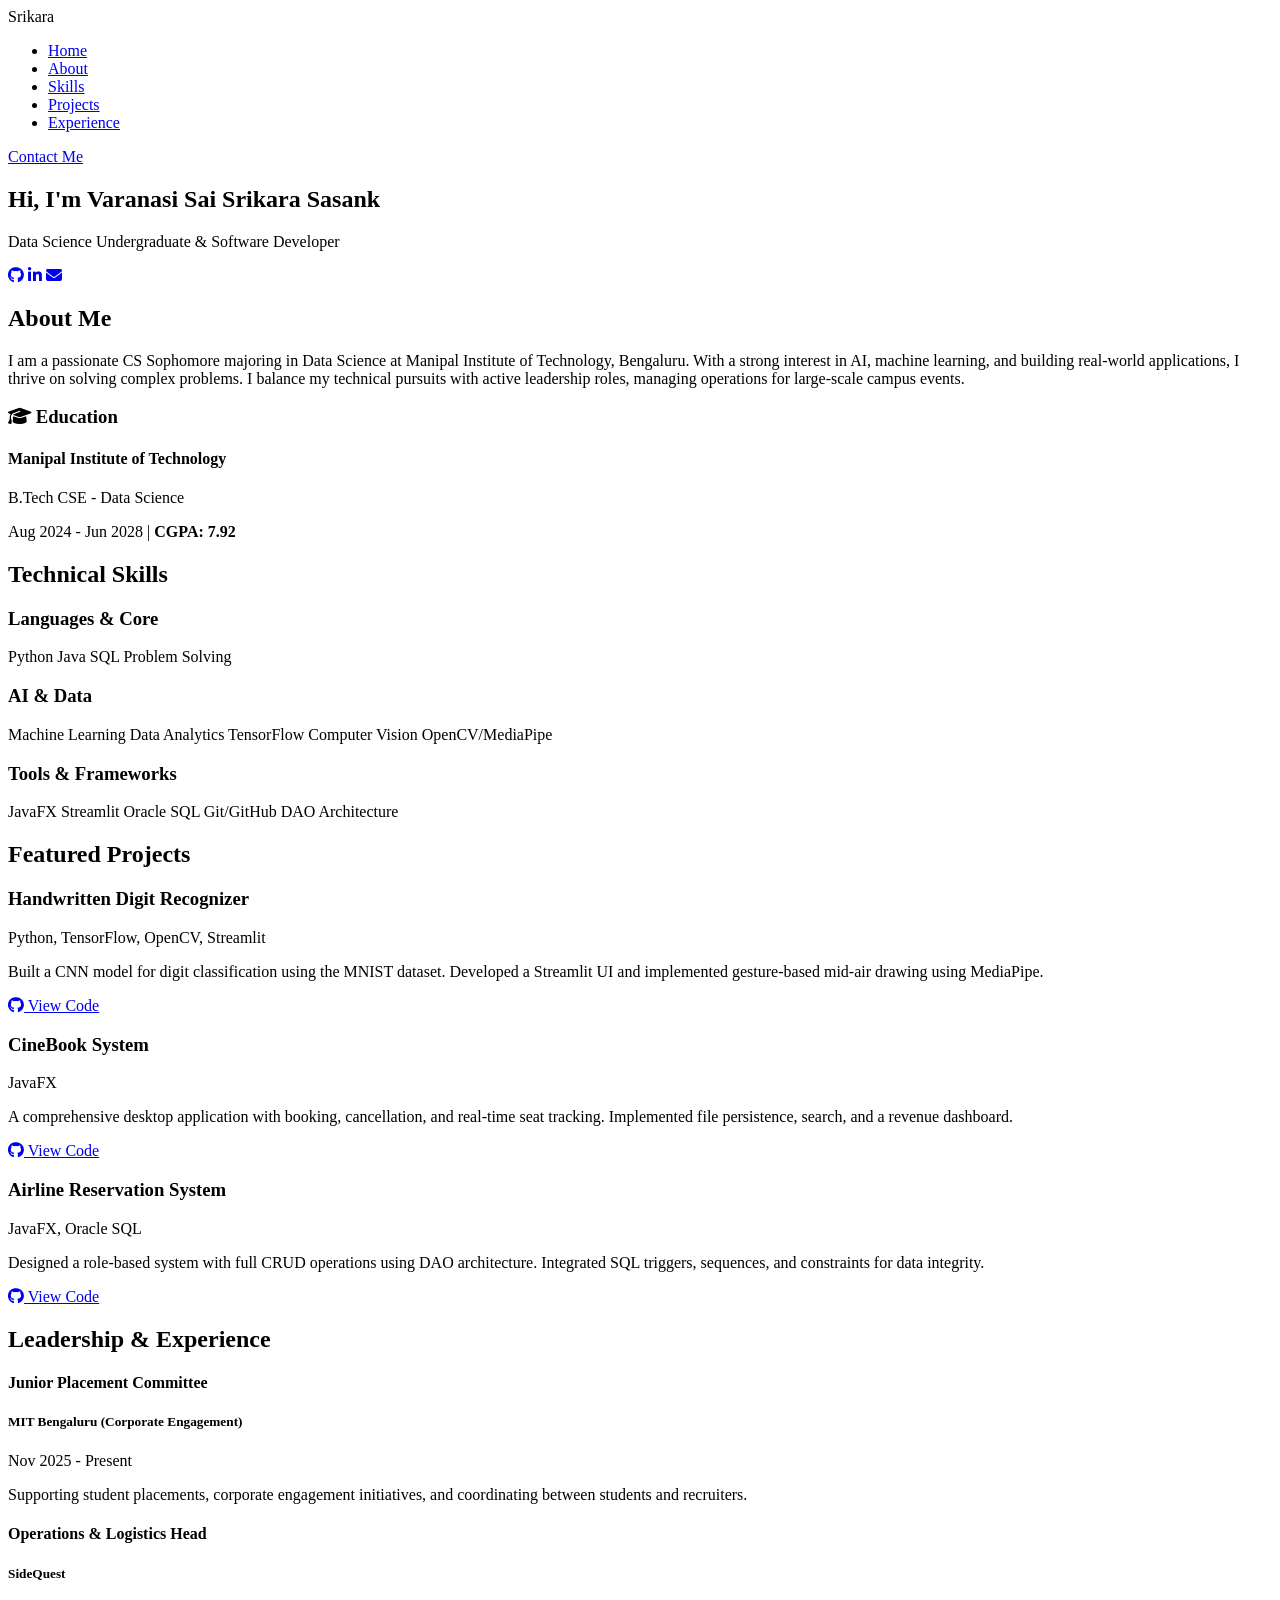
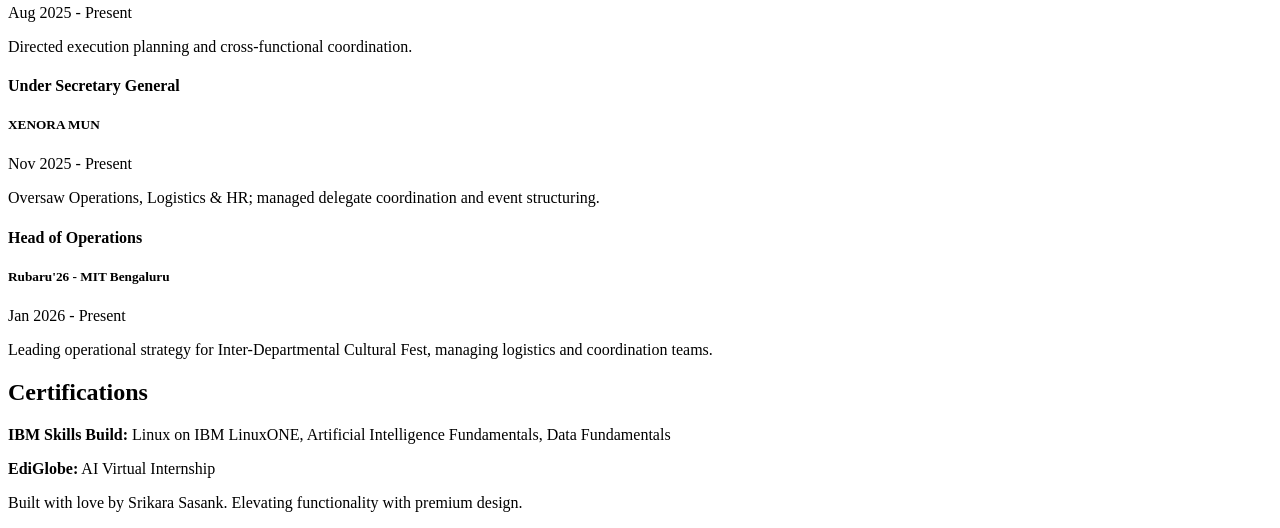
==== index.html @ 4e5a7710 "Add files via upload" ====
<!DOCTYPE html>
<html lang="en">

<head>
    <meta charset="UTF-8">
    <meta name="viewport" content="width=device-width, initial-scale=1.0">
    <title>Srikara Sasank | Portfolio</title>
    <meta name="description"
        content="Portfolio of Varanasi Sai Srikara Sasank - Data Science Undergrad & Software Developer">
    <link rel="stylesheet" href="css/style.css">
    <link
        href="https://fonts.googleapis.com/css2?family=Outfit:wght@300;400;600;800&family=Inter:wght@300;400;600&display=swap"
        rel="stylesheet">
    <link rel="stylesheet" href="https://cdnjs.cloudflare.com/ajax/libs/font-awesome/6.4.0/css/all.min.css">
</head>

<body>
    <!-- Liquid Animated Background -->
    <div class="liquid-bg">
        <div class="blob blob-1"></div>
        <div class="blob blob-2"></div>
        <div class="blob blob-3"></div>
    </div>

    <!-- Navigation (Glassmorphism) -->
    <nav class="glass-nav">
        <div class="nav-content">
            <div class="logo">Sri<span>kara</span></div>
            <ul class="nav-links">
                <li><a href="#home">Home</a></li>
                <li><a href="#about">About</a></li>
                <li><a href="#skills">Skills</a></li>
                <li><a href="#projects">Projects</a></li>
                <li><a href="#experience">Experience</a></li>
            </ul>
            <a href="mailto:srikarasasankv@gmail.com" class="btn clay-btn">Contact Me</a>
        </div>
    </nav>

    <main>
        <!-- Home Section -->
        <section id="home" class="hero-section text-center">
            <div class="hero-content">
                <h1 class="hero-title">
                    Hi, I'm <span class="gradient-text">Varanasi Sai Srikara Sasank</span>
                </h1>
                <p class="hero-subtitle">
                    Data Science Undergraduate & Software Developer
                </p>
                <div class="social-links">
                    <a href="https://github.com/SrikaraSasank" target="_blank" class="liquid-icon"><i
                            class="fab fa-github"></i></a>
                    <a href="https://www.linkedin.com/in/varanasi-sai-srikara-sasank-65281328b" target="_blank"
                        class="liquid-icon"><i class="fab fa-linkedin-in"></i></a>
                    <a href="mailto:srikarasasankv@gmail.com" class="liquid-icon"><i class="fas fa-envelope"></i></a>
                </div>
            </div>
            <div class="hero-visual">
                <!-- Liquid Glass Morphing Shape -->
                <div class="liquid-glass-orb"></div>
            </div>
        </section>

        <!-- About Section (Claymorphism cards inside Glass wrapper) -->
        <section id="about" class="about-section glass-panel">
            <div class="section-header">
                <h2>About Me</h2>
            </div>
            <div class="about-content">
                <div class="about-text">
                    <p>I am a passionate CS Sophomore majoring in Data Science at Manipal Institute of Technology,
                        Bengaluru. With a strong interest in AI, machine learning, and building real-world applications,
                        I thrive on solving complex problems. I balance my technical pursuits with active leadership
                        roles, managing operations for large-scale campus events.</p>
                </div>
                <div class="clay-card education-card">
                    <h3><i class="fas fa-graduation-cap"></i> Education</h3>
                    <h4>Manipal Institute of Technology</h4>
                    <p>B.Tech CSE - Data Science</p>
                    <p class="date">Aug 2024 - Jun 2028 | <strong>CGPA: 7.92</strong></p>
                </div>
            </div>
        </section>

        <!-- Skills Section -->
        <section id="skills" class="skills-section glass-panel">
            <div class="section-header">
                <h2>Technical Skills</h2>
            </div>
            <div class="skills-grid">
                <div class="skill-category clay-card">
                    <h3>Languages & Core</h3>
                    <div class="skill-tags">
                        <span class="skill-tag">Python</span>
                        <span class="skill-tag">Java</span>
                        <span class="skill-tag">SQL</span>
                        <span class="skill-tag">Problem Solving</span>
                    </div>
                </div>
                <div class="skill-category clay-card">
                    <h3>AI & Data</h3>
                    <div class="skill-tags">
                        <span class="skill-tag">Machine Learning</span>
                        <span class="skill-tag">Data Analytics</span>
                        <span class="skill-tag">TensorFlow</span>
                        <span class="skill-tag">Computer Vision</span>
                        <span class="skill-tag">OpenCV/MediaPipe</span>
                    </div>
                </div>
                <div class="skill-category clay-card">
                    <h3>Tools & Frameworks</h3>
                    <div class="skill-tags">
                        <span class="skill-tag">JavaFX</span>
                        <span class="skill-tag">Streamlit</span>
                        <span class="skill-tag">Oracle SQL</span>
                        <span class="skill-tag">Git/GitHub</span>
                        <span class="skill-tag">DAO Architecture</span>
                    </div>
                </div>
            </div>
        </section>

        <!-- Projects Section -->
        <section id="projects" class="projects-section">
            <div class="section-header text-center">
                <h2>Featured Projects</h2>
            </div>
            <div class="projects-grid">
                <!-- Project 1 -->
                <div class="glass-card project-card">
                    <div class="project-content">
                        <h3>Handwritten Digit Recognizer</h3>
                        <p class="tech-stack">Python, TensorFlow, OpenCV, Streamlit</p>
                        <p>Built a CNN model for digit classification using the MNIST dataset. Developed a Streamlit UI
                            and implemented gesture-based mid-air drawing using MediaPipe.</p>
                        <a href="https://github.com/SrikaraSasank/DigitRecognizer" target="_blank"
                            class="project-link"><i class="fab fa-github"></i> View Code</a>
                    </div>
                </div>
                <!-- Project 2 -->
                <div class="glass-card project-card">
                    <div class="project-content">
                        <h3>CineBook System</h3>
                        <p class="tech-stack">JavaFX</p>
                        <p>A comprehensive desktop application with booking, cancellation, and real-time seat tracking.
                            Implemented file persistence, search, and a revenue dashboard.</p>
                        <a href="https://github.com/SrikaraSasank/MovieBookingSystem" target="_blank"
                            class="project-link"><i class="fab fa-github"></i> View Code</a>
                    </div>
                </div>
                <!-- Project 3 -->
                <div class="glass-card project-card">
                    <div class="project-content">
                        <h3>Airline Reservation System</h3>
                        <p class="tech-stack">JavaFX, Oracle SQL</p>
                        <p>Designed a role-based system with full CRUD operations using DAO architecture. Integrated SQL
                            triggers, sequences, and constraints for data integrity.</p>
                        <a href="https://github.com/SrikaraSasank/AirlineReservationSystem" target="_blank"
                            class="project-link"><i class="fab fa-github"></i> View Code</a>
                    </div>
                </div>
            </div>
        </section>

        <!-- Experience & Leadership Section -->
        <section id="experience" class="exp-section glass-panel">
            <div class="section-header">
                <h2>Leadership & Experience</h2>
            </div>
            <div class="timeline">
                <div class="timeline-item clay-card">
                    <h4>Junior Placement Committee</h4>
                    <h5>MIT Bengaluru (Corporate Engagement)</h5>
                    <p class="date">Nov 2025 - Present</p>
                    <p>Supporting student placements, corporate engagement initiatives, and coordinating between
                        students and recruiters.</p>
                </div>
                <div class="timeline-item clay-card">
                    <h4>Operations & Logistics Head</h4>
                    <h5>SideQuest</h5>
                    <p class="date">Aug 2025 - Present</p>
                    <p>Directed execution planning and cross-functional coordination.</p>
                </div>
                <div class="timeline-item clay-card">
                    <h4>Under Secretary General</h4>
                    <h5>XENORA MUN</h5>
                    <p class="date">Nov 2025 - Present</p>
                    <p>Oversaw Operations, Logistics & HR; managed delegate coordination and event structuring.</p>
                </div>
                <div class="timeline-item clay-card">
                    <h4>Head of Operations</h4>
                    <h5>Rubaru'26 - MIT Bengaluru</h5>
                    <p class="date">Jan 2026 - Present</p>
                    <p>Leading operational strategy for Inter-Departmental Cultural Fest, managing logistics and
                        coordination teams.</p>
                </div>
            </div>
        </section>

        <!-- Certifications -->
        <section class="certs-section">
            <div class="section-header text-center">
                <h2>Certifications</h2>
            </div>
            <div class="certs-container glass-card text-center">
                <p><strong>IBM Skills Build:</strong> Linux on IBM LinuxONE, Artificial Intelligence Fundamentals, Data
                    Fundamentals</p>
                <p><strong>EdiGlobe:</strong> AI Virtual Internship</p>
            </div>
        </section>

    </main>

    <footer class="glass-footer">
        <p>Built with love by Srikara Sasank. Elevating functionality with premium design.</p>
    </footer>

    <script src="js/script.js"></script>
</body>

</html>
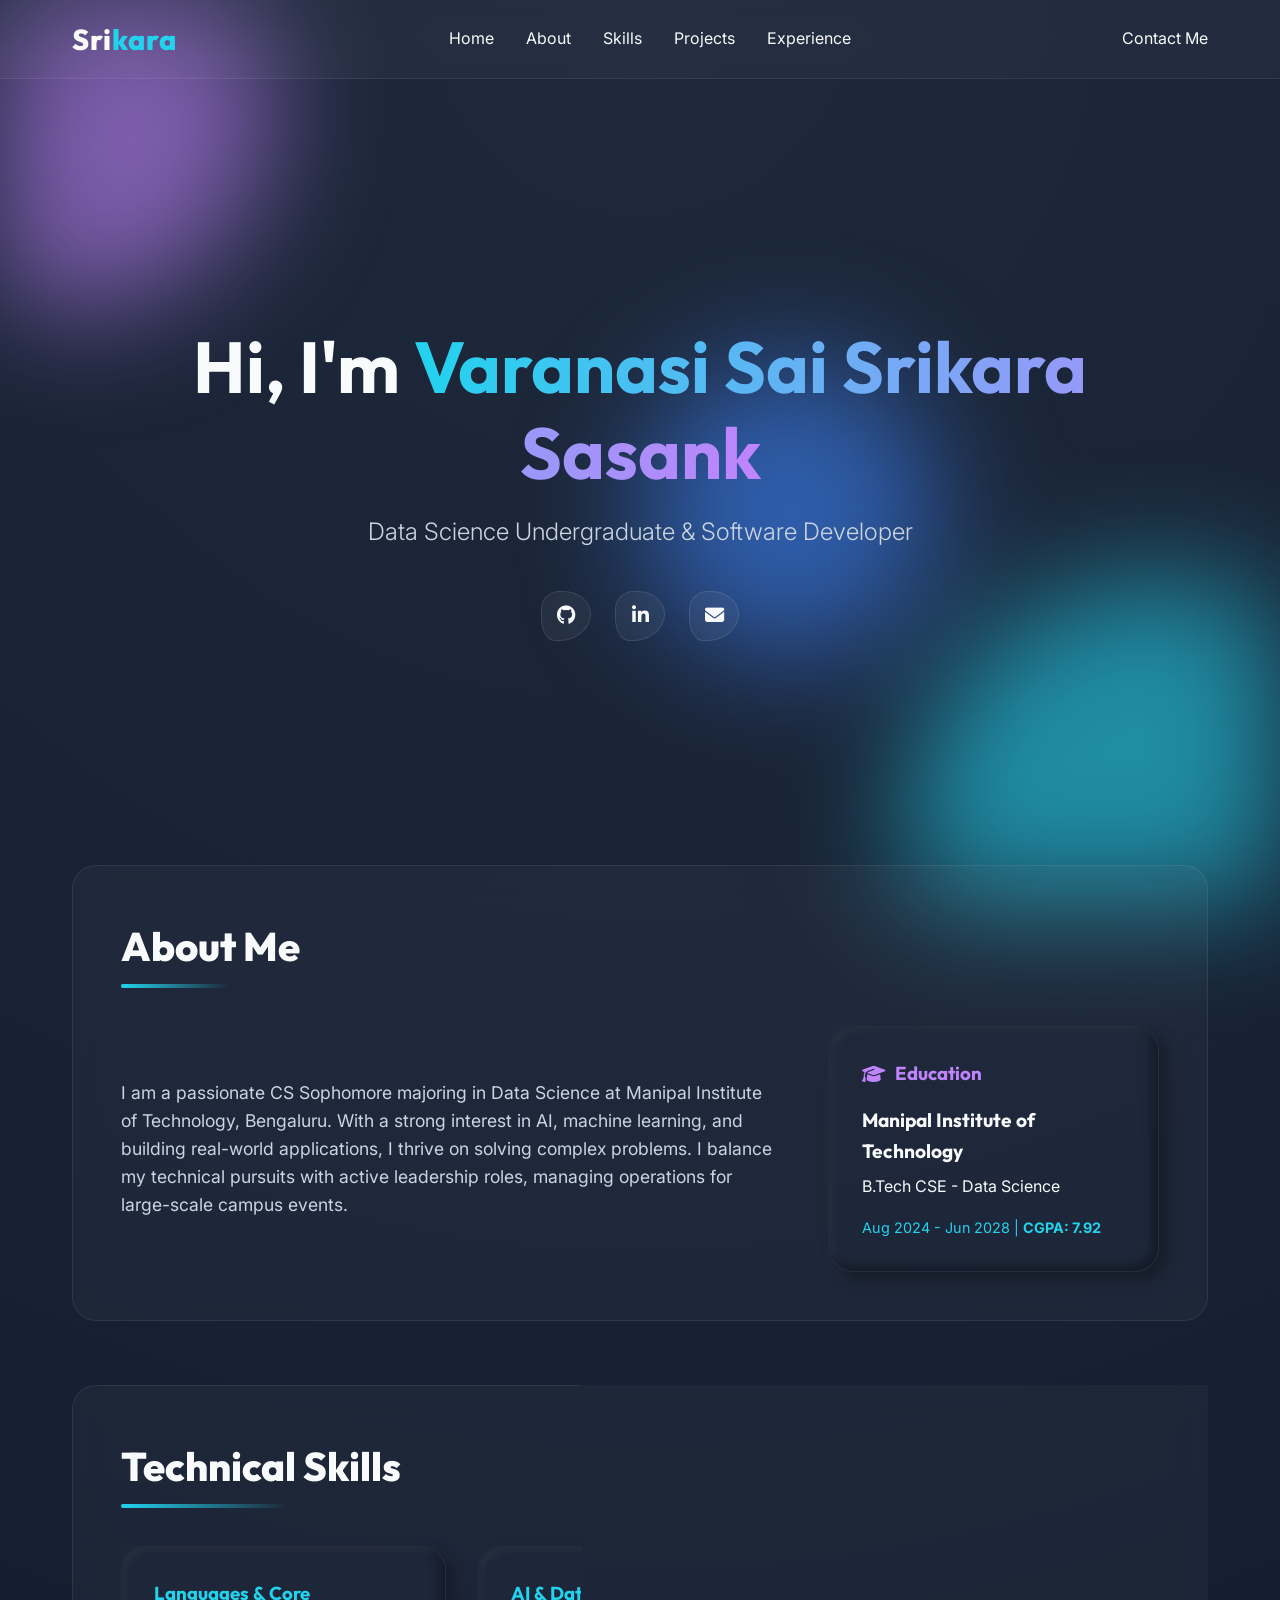
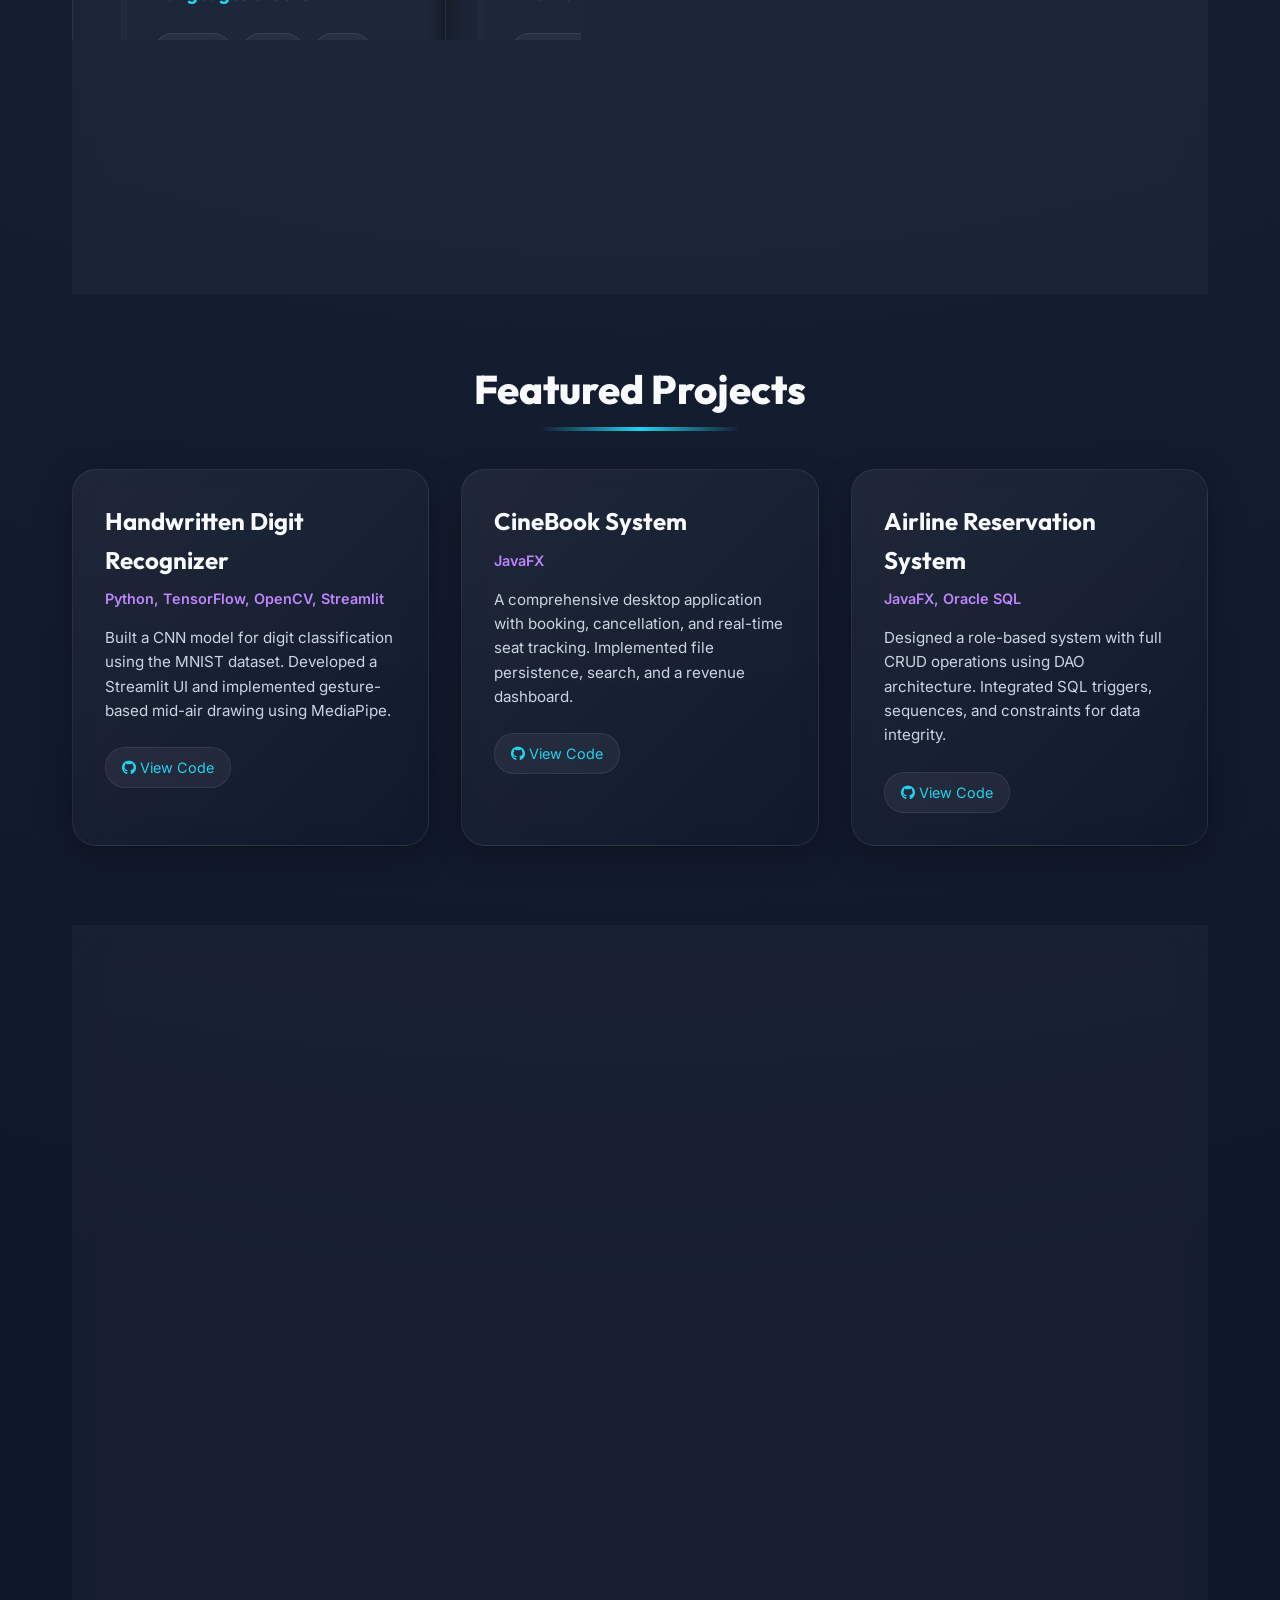
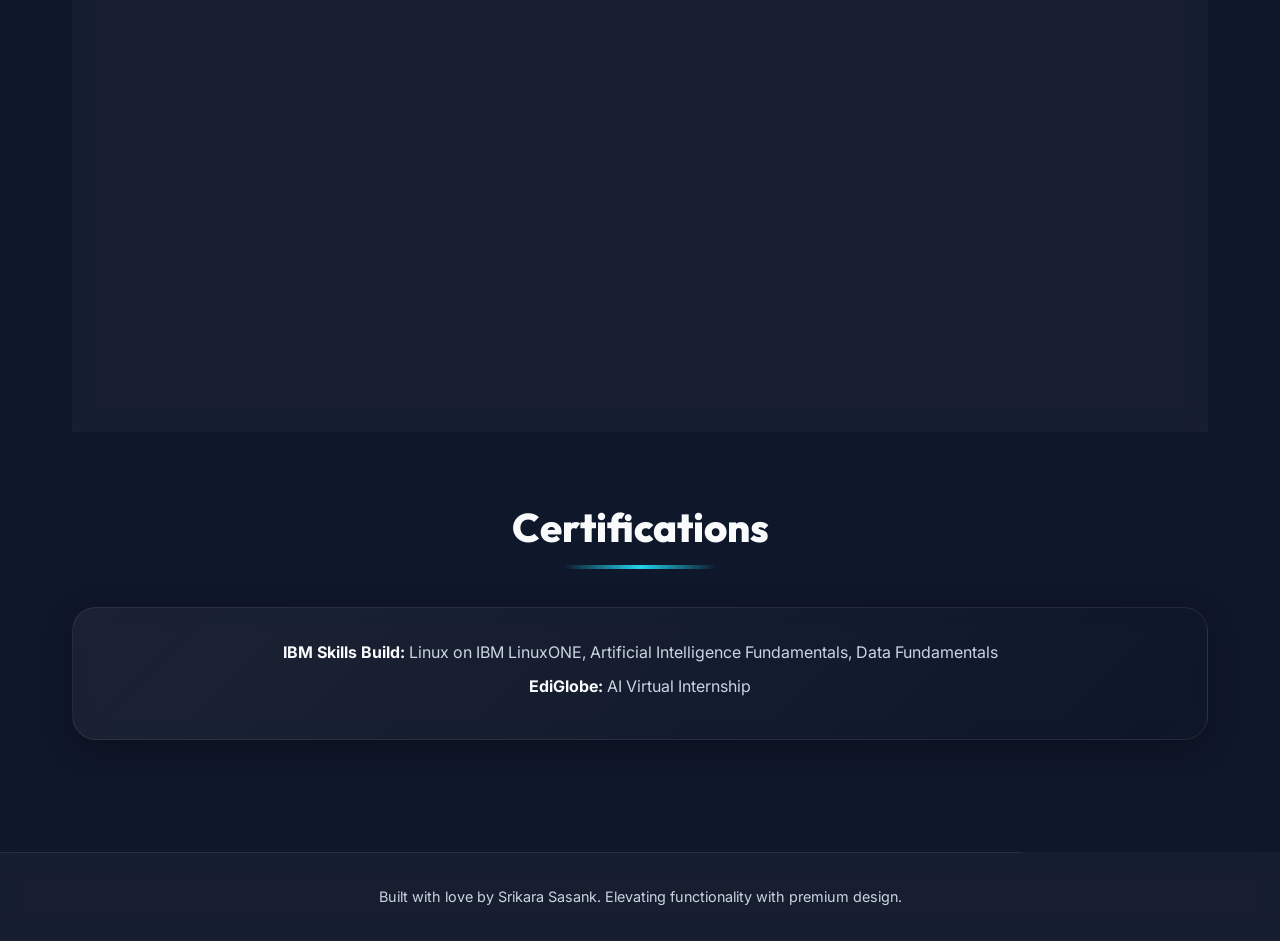
==== commit 14052041: "Update index.html" ====
--- a/index.html
+++ b/index.html
@@ -170,7 +170,7 @@
             <div class="timeline">
                 <div class="timeline-item clay-card">
                     <h4>Junior Placement Committee</h4>
-                    <h5>MIT Bengaluru (Corporate Engagement)</h5>
+                    <h5>MIT Bengaluru (CECAS)</h5>
                     <p class="date">Nov 2025 - Present</p>
                     <p>Supporting student placements, corporate engagement initiatives, and coordinating between
                         students and recruiters.</p>
@@ -218,4 +218,4 @@
     <script src="js/script.js"></script>
 </body>
 
-</html>+</html>
--- a/css/style.css
+++ b/css/style.css
@@ -0,0 +1,557 @@
+/* --- Global Variables & Reset --- */
+:root {
+    --bg-dark: #0f172a;
+    --text-main: #f8fafc;
+    --text-muted: #cbd5e1;
+    --accent-cyan: #22d3ee;
+    --accent-purple: #c084fc;
+    
+    /* Glassmorphism */
+    --glass-bg: rgba(255, 255, 255, 0.03);
+    --glass-border: rgba(255, 255, 255, 0.08);
+    --glass-blur: blur(12px);
+
+    /* Claymorphism Dark Mode */
+    --clay-bg: rgba(30, 41, 59, 0.6);
+    --clay-shadow: 
+        8px 8px 16px rgba(0, 0, 0, 0.3),
+        -4px -4px 12px rgba(255, 255, 255, 0.02),
+        inset -4px -4px 12px rgba(0, 0, 0, 0.4),
+        inset 4px 4px 10px rgba(255, 255, 255, 0.05);
+}
+
+* {
+    margin: 0;
+    padding: 0;
+    box-sizing: border-box;
+}
+
+html {
+    scroll-behavior: smooth;
+    font-family: 'Inter', sans-serif;
+    color: var(--text-main);
+}
+
+body {
+    background-color: var(--bg-dark);
+    /* Subtle radial gradient for depth */
+    background-image: radial-gradient(circle at 50% 0%, #1e293b 0%, #0f172a 70%);
+    min-height: 100vh;
+    overflow-x: hidden;
+    position: relative;
+    line-height: 1.6;
+}
+
+h1, h2, h3, h4, h5, .logo {
+    font-family: 'Outfit', sans-serif;
+}
+
+a {
+    text-decoration: none;
+    color: inherit;
+}
+
+/* --- Liquid Glass Background Animation --- */
+.liquid-bg {
+    position: fixed;
+    top: 0;
+    left: 0;
+    width: 100vw;
+    height: 100vh;
+    z-index: -1;
+    overflow: hidden;
+    filter: blur(60px);
+}
+
+.blob {
+    position: absolute;
+    border-radius: 50%;
+    animation: liquidMove 15s infinite alternate ease-in-out;
+    opacity: 0.6;
+    mix-blend-mode: screen;
+}
+
+.blob-1 {
+    width: 400px;
+    height: 400px;
+    background: var(--accent-purple);
+    top: -10%;
+    left: -10%;
+    animation-delay: 0s;
+}
+
+.blob-2 {
+    width: 500px;
+    height: 500px;
+    background: var(--accent-cyan);
+    bottom: -20%;
+    right: -10%;
+    animation-delay: -5s;
+}
+
+.blob-3 {
+    width: 300px;
+    height: 300px;
+    background: #3b82f6; /* Blueish */
+    top: 40%;
+    left: 50%;
+    animation-delay: -10s;
+}
+
+@keyframes liquidMove {
+    0% {
+        transform: translate(0, 0) scale(1) rotate(0deg);
+        border-radius: 40% 60% 70% 30% / 40% 50% 60% 50%;
+    }
+    50% {
+        transform: translate(20vw, 10vh) scale(1.1) rotate(180deg);
+        border-radius: 60% 40% 30% 70% / 50% 60% 40% 50%;
+    }
+    100% {
+        transform: translate(-10vw, 20vh) scale(0.9) rotate(360deg);
+        border-radius: 40% 60% 70% 30% / 40% 50% 60% 50%;
+    }
+}
+
+/* --- Navigation --- */
+.glass-nav {
+    position: fixed;
+    top: 0;
+    width: 100%;
+    z-index: 1000;
+    background: var(--glass-bg);
+    backdrop-filter: var(--glass-blur);
+    border-bottom: 1px solid var(--glass-border);
+    transition: all 0.3s ease;
+}
+
+.nav-content {
+    max-width: 1200px;
+    margin: 0 auto;
+    padding: 1rem 2rem;
+    display: flex;
+    justify-content: space-between;
+    align-items: center;
+}
+
+.logo {
+    font-size: 1.8rem;
+    font-weight: 800;
+    letter-spacing: 1px;
+}
+
+.logo span {
+    color: var(--accent-cyan);
+}
+
+.nav-links {
+    display: flex;
+    list-style: none;
+    gap: 2rem;
+}
+
+.nav-links a {
+    font-size: 1rem;
+    font-weight: 400;
+    transition: color 0.3s;
+    position: relative;
+}
+
+.nav-links a:hover {
+    color: var(--accent-cyan);
+}
+
+.nav-links a::after {
+    content: '';
+    position: absolute;
+    width: 0;
+    height: 2px;
+    bottom: -4px;
+    left: 0;
+    background: var(--accent-cyan);
+    transition: width 0.3s;
+}
+
+.nav-links a:hover::after {
+    width: 100%;
+}
+
+/* --- Layout & Typography --- */
+main {
+    max-width: 1200px;
+    margin: 0 auto;
+    padding: 100px 2rem 2rem;
+}
+
+.section-header {
+    margin-bottom: 3rem;
+}
+
+.section-header h2 {
+    font-size: 2.5rem;
+    font-weight: 800;
+    display: inline-block;
+    position: relative;
+}
+
+.section-header h2::after {
+    content: '';
+    position: absolute;
+    width: 60%;
+    height: 4px;
+    background: linear-gradient(90deg, var(--accent-cyan), transparent);
+    bottom: -10px;
+    left: 0;
+    border-radius: 2px;
+}
+
+.text-center {
+    text-align: center;
+}
+
+.text-center h2::after {
+    left: 20%;
+    background: linear-gradient(90deg, transparent, var(--accent-cyan), transparent);
+}
+
+
+/* --- Hero Section --- */
+.hero-section {
+    min-height: 85vh;
+    display: flex;
+    flex-direction: column;
+    justify-content: center;
+    align-items: center;
+    position: relative;
+}
+
+.hero-title {
+    font-size: 4.5rem;
+    line-height: 1.2;
+    margin-bottom: 1rem;
+    z-index: 2;
+    position: relative;
+}
+
+.gradient-text {
+    background: linear-gradient(90deg, var(--accent-cyan), var(--accent-purple));
+    -webkit-background-clip: text;
+    -webkit-text-fill-color: transparent;
+}
+
+.hero-subtitle {
+    font-size: 1.5rem;
+    color: var(--text-muted);
+    font-weight: 300;
+    margin-bottom: 2.5rem;
+    max-width: 600px;
+    margin-left: auto;
+    margin-right: auto;
+}
+
+.social-links {
+    display: flex;
+    gap: 1.5rem;
+    justify-content: center;
+}
+
+/* Liquid Button / Icon */
+.liquid-icon {
+    display: flex;
+    align-items: center;
+    justify-content: center;
+    width: 50px;
+    height: 50px;
+    border-radius: 40% 60% 70% 30% / 40% 50% 60% 50%;
+    background: rgba(255,255,255,0.05);
+    backdrop-filter: blur(10px);
+    border: 1px solid rgba(255,255,255,0.1);
+    font-size: 1.2rem;
+    color: var(--text-main);
+    transition: all 0.4s ease;
+    animation: liquidBorder 5s infinite linear;
+}
+
+.liquid-icon:hover {
+    background: var(--accent-cyan);
+    color: var(--bg-dark);
+    transform: translateY(-5px) scale(1.1);
+}
+
+@keyframes liquidBorder {
+    0% { border-radius: 40% 60% 70% 30% / 40% 50% 60% 50%; }
+    50% { border-radius: 60% 40% 30% 70% / 50% 60% 40% 50%; }
+    100% { border-radius: 40% 60% 70% 30% / 40% 50% 60% 50%; }
+}
+
+/* --- Components --- */
+
+/* Glass Panel (General use) */
+.glass-panel {
+    background: var(--glass-bg);
+    backdrop-filter: var(--glass-blur);
+    border: 1px solid var(--glass-border);
+    border-radius: 24px;
+    padding: 3rem;
+    margin-bottom: 4rem;
+}
+
+/* Clay Card */
+.clay-card {
+    background: var(--clay-bg);
+    border-radius: 24px;
+    padding: 2rem;
+    box-shadow: var(--clay-shadow);
+    transition: transform 0.3s ease, box-shadow 0.3s ease;
+    border: 1px solid rgba(255,255,255,0.03);
+}
+
+.clay-card:hover {
+    transform: translateY(-5px);
+    box-shadow: 
+        12px 12px 20px rgba(0, 0, 0, 0.4),
+        -4px -4px 12px rgba(255, 255, 255, 0.02),
+        inset -2px -2px 10px rgba(0, 0, 0, 0.5),
+        inset 2px 2px 8px rgba(255, 255, 255, 0.08);
+}
+
+/* Glass Card */
+.glass-card {
+    background: linear-gradient(135deg, rgba(255,255,255,0.05), rgba(255,255,255,0));
+    backdrop-filter: blur(10px);
+    border: 1px solid var(--glass-border);
+    border-radius: 24px;
+    padding: 2rem;
+    position: relative;
+    overflow: hidden;
+    box-shadow: 0 8px 32px 0 rgba(0,0,0,0.3);
+    transition: all 0.3s ease;
+}
+
+.glass-card::before {
+    content: '';
+    position: absolute;
+    top: 0; left: -100%;
+    width: 50%; height: 100%;
+    background: linear-gradient(90deg, transparent, rgba(255,255,255,0.05), transparent);
+    transform: skewX(-20deg);
+    transition: left 0.5s ease;
+}
+
+.glass-card:hover::before {
+    left: 150%;
+}
+
+/* --- Specific Sections --- */
+
+.about-content {
+    display: grid;
+    grid-template-columns: 2fr 1fr;
+    gap: 3rem;
+    align-items: center;
+}
+
+.about-text p {
+    font-size: 1.1rem;
+    color: var(--text-muted);
+}
+
+.education-card h3 {
+    color: var(--accent-purple);
+    margin-bottom: 1rem;
+    display: flex;
+    align-items: center;
+    gap: 10px;
+}
+
+.education-card h4 {
+    font-size: 1.2rem;
+    margin-bottom: 0.5rem;
+}
+
+.education-card .date {
+    font-size: 0.9rem;
+    color: var(--accent-cyan);
+    margin-top: 1rem;
+}
+
+/* Skills */
+.skills-grid {
+    display: grid;
+    grid-template-columns: repeat(auto-fit, minmax(280px, 1fr));
+    gap: 2rem;
+}
+
+.skill-category h3 {
+    margin-bottom: 1.5rem;
+    color: var(--accent-cyan);
+}
+
+.skill-tags {
+    display: flex;
+    flex-wrap: wrap;
+    gap: 10px;
+}
+
+.skill-tag {
+    background: rgba(255,255,255,0.05);
+    border: 1px solid var(--glass-border);
+    padding: 6px 14px;
+    border-radius: 20px;
+    font-size: 0.9rem;
+    color: var(--text-main);
+    transition: all 0.3s;
+}
+
+.skill-tag:hover {
+    background: rgba(6, 182, 212, 0.2);
+    border-color: var(--accent-cyan);
+}
+
+/* Projects */
+.projects-grid {
+    display: grid;
+    grid-template-columns: repeat(auto-fit, minmax(320px, 1fr));
+    gap: 2rem;
+    margin-bottom: 5rem;
+}
+
+.project-card h3 {
+    font-size: 1.5rem;
+    margin-bottom: 0.5rem;
+    color: var(--text-main);
+}
+
+.project-card .tech-stack {
+    color: var(--accent-purple);
+    font-size: 0.9rem;
+    font-weight: 600;
+    margin-bottom: 1rem;
+}
+
+.project-card p:not(.tech-stack) {
+    color: var(--text-muted);
+    font-size: 0.95rem;
+    margin-bottom: 1.5rem;
+}
+
+.project-link {
+    display: inline-block;
+    padding: 8px 16px;
+    background: rgba(255,255,255,0.05);
+    border: 1px solid var(--glass-border);
+    border-radius: 20px;
+    color: var(--accent-cyan);
+    font-size: 0.9rem;
+    transition: all 0.3s;
+}
+
+.project-link:hover {
+    background: var(--accent-cyan);
+    color: var(--bg-dark);
+    transform: translateY(-2px);
+    box-shadow: 0 4px 12px rgba(34, 211, 238, 0.4);
+}
+
+/* Timeline / Experience */
+.timeline {
+    position: relative;
+    padding-left: 20px;
+}
+
+.timeline::before {
+    content: '';
+    position: absolute;
+    left: 0;
+    top: 0;
+    height: 100%;
+    width: 2px;
+    background: linear-gradient(to bottom, var(--accent-cyan), var(--accent-purple));
+}
+
+.timeline-item {
+    position: relative;
+    margin-bottom: 2rem;
+}
+
+.timeline-item::after {
+    content: '';
+    position: absolute;
+    width: 14px;
+    height: 14px;
+    background: var(--bg-dark);
+    border: 2px solid var(--accent-cyan);
+    border-radius: 50%;
+    left: -28px;
+    top: 20px;
+}
+
+.timeline-item h4 {
+    font-size: 1.3rem;
+    color: var(--text-main);
+}
+
+.timeline-item h5 {
+    font-size: 1rem;
+    color: var(--accent-cyan);
+    margin-bottom: 0.5rem;
+}
+
+.timeline-item .date {
+    font-size: 0.85rem;
+    color: var(--text-muted);
+    margin-bottom: 0.5rem;
+    background: rgba(255,255,255,0.05);
+    display: inline-block;
+    padding: 2px 8px;
+    border-radius: 10px;
+}
+
+.timeline-item p {
+    color: var(--text-muted);
+    font-size: 0.95rem;
+}
+
+/* Certs */
+.certs-section {
+    margin-bottom: 5rem;
+}
+
+.certs-container p {
+    margin-bottom: 0.5rem;
+    color: var(--text-muted);
+}
+.certs-container strong {
+    color: var(--text-main);
+}
+
+/* Footer */
+.glass-footer {
+    text-align: center;
+    padding: 2rem;
+    background: var(--glass-bg);
+    backdrop-filter: var(--glass-blur);
+    border-top: 1px solid var(--glass-border);
+    color: var(--text-muted);
+    font-size: 0.9rem;
+}
+
+/* Responsive */
+@media (max-width: 768px) {
+    .hero-title { font-size: 3rem; }
+    .hero-subtitle { font-size: 1.2rem; }
+    .about-content { grid-template-columns: 1fr; }
+    .nav-links { display: none; } /* Could add hamburger menu for full implementation */
+}
+
+/* Animations Triggered by JS */
+.hidden-state {
+    opacity: 0;
+    transform: translateY(40px) scale(0.95);
+    transition: opacity 0.8s ease-out, transform 0.8s cubic-bezier(0.175, 0.885, 0.32, 1.275);
+}
+
+.revealed {
+    opacity: 1;
+    transform: translateY(0) scale(1);
+}
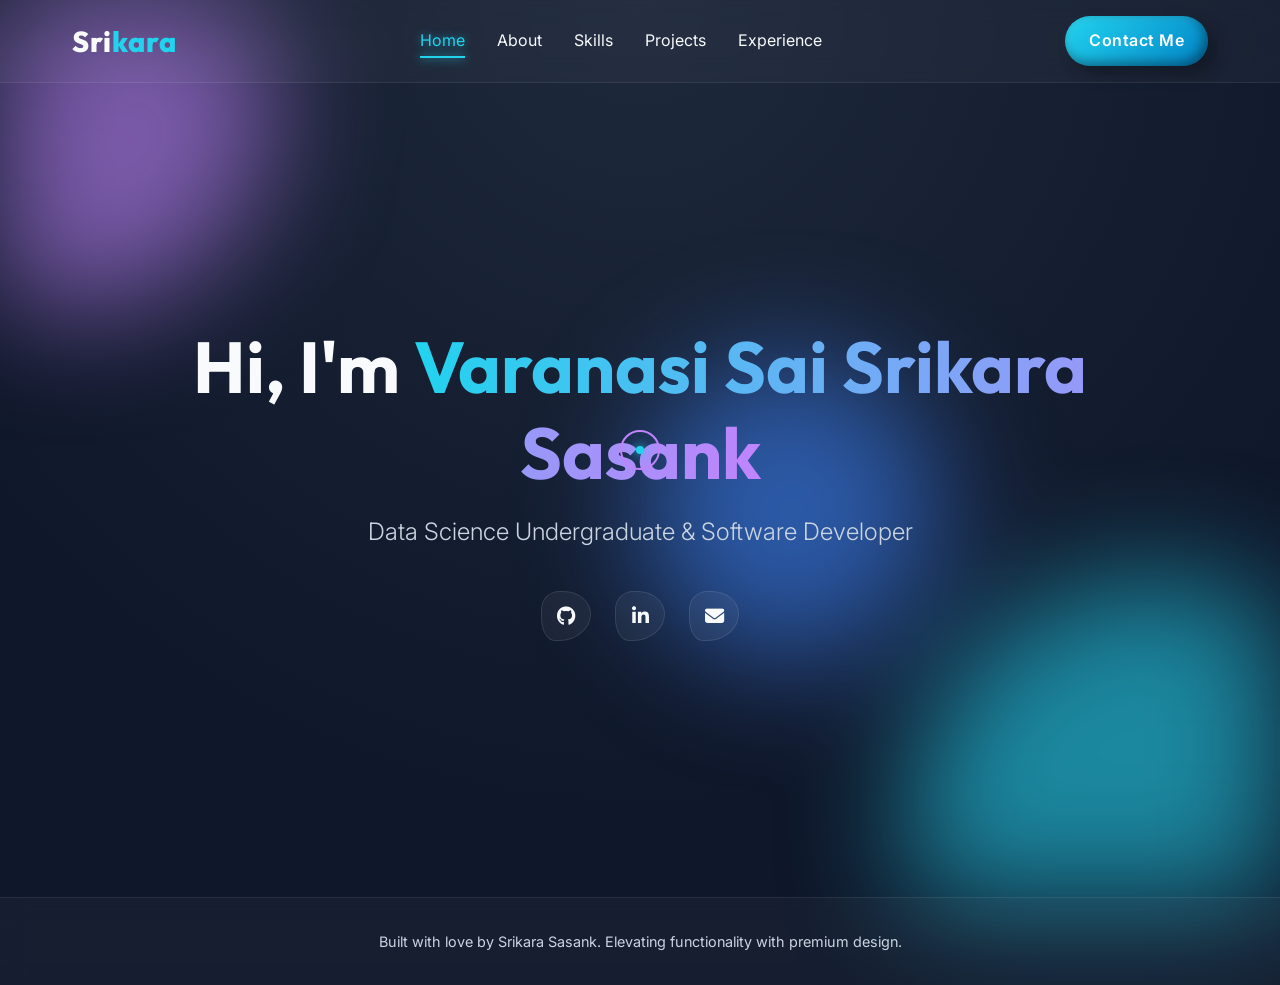
==== commit fafae760: "Add files via upload" ====
--- a/index.html
+++ b/index.html
@@ -4,17 +4,14 @@
 <head>
     <meta charset="UTF-8">
     <meta name="viewport" content="width=device-width, initial-scale=1.0">
-    <title>Srikara Sasank | Portfolio</title>
-    <meta name="description"
-        content="Portfolio of Varanasi Sai Srikara Sasank - Data Science Undergrad & Software Developer">
+    <title>Srikara Sasank | Portfolio - Home</title>
+    <meta name="description" content="Portfolio of Varanasi Sai Srikara Sasank - Data Science Undergrad & Software Developer">
     <link rel="stylesheet" href="css/style.css">
-    <link
-        href="https://fonts.googleapis.com/css2?family=Outfit:wght@300;400;600;800&family=Inter:wght@300;400;600&display=swap"
-        rel="stylesheet">
+    <link href="https://fonts.googleapis.com/css2?family=Outfit:wght@300;400;600;800&family=Inter:wght@300;400;600&display=swap" rel="stylesheet">
     <link rel="stylesheet" href="https://cdnjs.cloudflare.com/ajax/libs/font-awesome/6.4.0/css/all.min.css">
 </head>
 
-<body>
+<body class="page-transition">
     <!-- Liquid Animated Background -->
     <div class="liquid-bg">
         <div class="blob blob-1"></div>
@@ -22,22 +19,26 @@
         <div class="blob blob-3"></div>
     </div>
 
+    <!-- Custom Cursor -->
+    <div class="cursor-dot"></div>
+    <div class="cursor-outline"></div>
+
     <!-- Navigation (Glassmorphism) -->
     <nav class="glass-nav">
         <div class="nav-content">
             <div class="logo">Sri<span>kara</span></div>
             <ul class="nav-links">
-                <li><a href="#home">Home</a></li>
-                <li><a href="#about">About</a></li>
-                <li><a href="#skills">Skills</a></li>
-                <li><a href="#projects">Projects</a></li>
-                <li><a href="#experience">Experience</a></li>
+                <li><a href="index.html" class="nav-link active">Home</a></li>
+                <li><a href="about.html" class="nav-link">About</a></li>
+                <li><a href="skills.html" class="nav-link">Skills</a></li>
+                <li><a href="projects.html" class="nav-link">Projects</a></li>
+                <li><a href="experience.html" class="nav-link">Experience</a></li>
             </ul>
-            <a href="mailto:srikarasasankv@gmail.com" class="btn clay-btn">Contact Me</a>
+            <a href="mailto:srikarasasankv@gmail.com" class="btn clay-btn ripple-btn">Contact Me</a>
         </div>
     </nav>
 
-    <main>
+    <main id="main-content">
         <!-- Home Section -->
         <section id="home" class="hero-section text-center">
             <div class="hero-content">
@@ -60,155 +61,6 @@
                 <div class="liquid-glass-orb"></div>
             </div>
         </section>
-
-        <!-- About Section (Claymorphism cards inside Glass wrapper) -->
-        <section id="about" class="about-section glass-panel">
-            <div class="section-header">
-                <h2>About Me</h2>
-            </div>
-            <div class="about-content">
-                <div class="about-text">
-                    <p>I am a passionate CS Sophomore majoring in Data Science at Manipal Institute of Technology,
-                        Bengaluru. With a strong interest in AI, machine learning, and building real-world applications,
-                        I thrive on solving complex problems. I balance my technical pursuits with active leadership
-                        roles, managing operations for large-scale campus events.</p>
-                </div>
-                <div class="clay-card education-card">
-                    <h3><i class="fas fa-graduation-cap"></i> Education</h3>
-                    <h4>Manipal Institute of Technology</h4>
-                    <p>B.Tech CSE - Data Science</p>
-                    <p class="date">Aug 2024 - Jun 2028 | <strong>CGPA: 7.92</strong></p>
-                </div>
-            </div>
-        </section>
-
-        <!-- Skills Section -->
-        <section id="skills" class="skills-section glass-panel">
-            <div class="section-header">
-                <h2>Technical Skills</h2>
-            </div>
-            <div class="skills-grid">
-                <div class="skill-category clay-card">
-                    <h3>Languages & Core</h3>
-                    <div class="skill-tags">
-                        <span class="skill-tag">Python</span>
-                        <span class="skill-tag">Java</span>
-                        <span class="skill-tag">SQL</span>
-                        <span class="skill-tag">Problem Solving</span>
-                    </div>
-                </div>
-                <div class="skill-category clay-card">
-                    <h3>AI & Data</h3>
-                    <div class="skill-tags">
-                        <span class="skill-tag">Machine Learning</span>
-                        <span class="skill-tag">Data Analytics</span>
-                        <span class="skill-tag">TensorFlow</span>
-                        <span class="skill-tag">Computer Vision</span>
-                        <span class="skill-tag">OpenCV/MediaPipe</span>
-                    </div>
-                </div>
-                <div class="skill-category clay-card">
-                    <h3>Tools & Frameworks</h3>
-                    <div class="skill-tags">
-                        <span class="skill-tag">JavaFX</span>
-                        <span class="skill-tag">Streamlit</span>
-                        <span class="skill-tag">Oracle SQL</span>
-                        <span class="skill-tag">Git/GitHub</span>
-                        <span class="skill-tag">DAO Architecture</span>
-                    </div>
-                </div>
-            </div>
-        </section>
-
-        <!-- Projects Section -->
-        <section id="projects" class="projects-section">
-            <div class="section-header text-center">
-                <h2>Featured Projects</h2>
-            </div>
-            <div class="projects-grid">
-                <!-- Project 1 -->
-                <div class="glass-card project-card">
-                    <div class="project-content">
-                        <h3>Handwritten Digit Recognizer</h3>
-                        <p class="tech-stack">Python, TensorFlow, OpenCV, Streamlit</p>
-                        <p>Built a CNN model for digit classification using the MNIST dataset. Developed a Streamlit UI
-                            and implemented gesture-based mid-air drawing using MediaPipe.</p>
-                        <a href="https://github.com/SrikaraSasank/DigitRecognizer" target="_blank"
-                            class="project-link"><i class="fab fa-github"></i> View Code</a>
-                    </div>
-                </div>
-                <!-- Project 2 -->
-                <div class="glass-card project-card">
-                    <div class="project-content">
-                        <h3>CineBook System</h3>
-                        <p class="tech-stack">JavaFX</p>
-                        <p>A comprehensive desktop application with booking, cancellation, and real-time seat tracking.
-                            Implemented file persistence, search, and a revenue dashboard.</p>
-                        <a href="https://github.com/SrikaraSasank/MovieBookingSystem" target="_blank"
-                            class="project-link"><i class="fab fa-github"></i> View Code</a>
-                    </div>
-                </div>
-                <!-- Project 3 -->
-                <div class="glass-card project-card">
-                    <div class="project-content">
-                        <h3>Airline Reservation System</h3>
-                        <p class="tech-stack">JavaFX, Oracle SQL</p>
-                        <p>Designed a role-based system with full CRUD operations using DAO architecture. Integrated SQL
-                            triggers, sequences, and constraints for data integrity.</p>
-                        <a href="https://github.com/SrikaraSasank/AirlineReservationSystem" target="_blank"
-                            class="project-link"><i class="fab fa-github"></i> View Code</a>
-                    </div>
-                </div>
-            </div>
-        </section>
-
-        <!-- Experience & Leadership Section -->
-        <section id="experience" class="exp-section glass-panel">
-            <div class="section-header">
-                <h2>Leadership & Experience</h2>
-            </div>
-            <div class="timeline">
-                <div class="timeline-item clay-card">
-                    <h4>Junior Placement Committee</h4>
-                    <h5>MIT Bengaluru (CECAS)</h5>
-                    <p class="date">Nov 2025 - Present</p>
-                    <p>Supporting student placements, corporate engagement initiatives, and coordinating between
-                        students and recruiters.</p>
-                </div>
-                <div class="timeline-item clay-card">
-                    <h4>Operations & Logistics Head</h4>
-                    <h5>SideQuest</h5>
-                    <p class="date">Aug 2025 - Present</p>
-                    <p>Directed execution planning and cross-functional coordination.</p>
-                </div>
-                <div class="timeline-item clay-card">
-                    <h4>Under Secretary General</h4>
-                    <h5>XENORA MUN</h5>
-                    <p class="date">Nov 2025 - Present</p>
-                    <p>Oversaw Operations, Logistics & HR; managed delegate coordination and event structuring.</p>
-                </div>
-                <div class="timeline-item clay-card">
-                    <h4>Head of Operations</h4>
-                    <h5>Rubaru'26 - MIT Bengaluru</h5>
-                    <p class="date">Jan 2026 - Present</p>
-                    <p>Leading operational strategy for Inter-Departmental Cultural Fest, managing logistics and
-                        coordination teams.</p>
-                </div>
-            </div>
-        </section>
-
-        <!-- Certifications -->
-        <section class="certs-section">
-            <div class="section-header text-center">
-                <h2>Certifications</h2>
-            </div>
-            <div class="certs-container glass-card text-center">
-                <p><strong>IBM Skills Build:</strong> Linux on IBM LinuxONE, Artificial Intelligence Fundamentals, Data
-                    Fundamentals</p>
-                <p><strong>EdiGlobe:</strong> AI Virtual Internship</p>
-            </div>
-        </section>
-
     </main>
 
     <footer class="glass-footer">
@@ -218,4 +70,4 @@
     <script src="js/script.js"></script>
 </body>
 
-</html>
+</html>
--- a/css/style.css
+++ b/css/style.css
@@ -24,6 +24,18 @@
     margin: 0;
     padding: 0;
     box-sizing: border-box;
+    /* Custom cursor hiding default */
+    cursor: none;
+}
+
+/* Fallback for touch screens */
+@media (max-width: 768px) {
+    * {
+        cursor: auto;
+    }
+    .cursor-dot, .cursor-outline {
+        display: none !important;
+    }
 }
 
 html {
@@ -49,6 +61,12 @@
 a {
     text-decoration: none;
     color: inherit;
+    position: relative;
+}
+
+/* --- External Links/Buttons custom hover overrides --- */
+a, .btn, button {
+    cursor: none; /* Let custom cursor takeover */
 }
 
 /* --- Liquid Glass Background Animation --- */
@@ -153,8 +171,14 @@
 .nav-links a {
     font-size: 1rem;
     font-weight: 400;
-    transition: color 0.3s;
-    position: relative;
+    transition: color 0.3s, text-shadow 0.3s;
+    position: relative;
+    padding: 0.5rem 0;
+}
+
+.nav-links a.active {
+    color: var(--accent-cyan);
+    text-shadow: 0 0 8px rgba(34, 211, 238, 0.6);
 }
 
 .nav-links a:hover {
@@ -166,13 +190,15 @@
     position: absolute;
     width: 0;
     height: 2px;
-    bottom: -4px;
+    bottom: 0px;
     left: 0;
     background: var(--accent-cyan);
     transition: width 0.3s;
-}
-
-.nav-links a:hover::after {
+    box-shadow: 0 0 10px var(--accent-cyan);
+}
+
+.nav-links a:hover::after,
+.nav-links a.active::after {
     width: 100%;
 }
 
@@ -181,6 +207,24 @@
     max-width: 1200px;
     margin: 0 auto;
     padding: 100px 2rem 2rem;
+}
+
+/* Page Transition Mechanics */
+#main-content {
+    opacity: 0;
+    transform: translateY(20px);
+    transition: opacity 0.6s ease-out, transform 0.6s cubic-bezier(0.175, 0.885, 0.32, 1.275);
+}
+
+#main-content.page-enter-active {
+    opacity: 1;
+    transform: translateY(0);
+}
+
+#main-content.page-exit-active {
+    opacity: 0;
+    transform: translateY(-20px) scale(0.98);
+    transition: opacity 0.5s ease-in, transform 0.5s ease-in;
 }
 
 .section-header {
@@ -276,6 +320,7 @@
     background: var(--accent-cyan);
     color: var(--bg-dark);
     transform: translateY(-5px) scale(1.1);
+    box-shadow: 0 0 20px rgba(34, 211, 238, 0.5);
 }
 
 @keyframes liquidBorder {
@@ -304,13 +349,18 @@
     box-shadow: var(--clay-shadow);
     transition: transform 0.3s ease, box-shadow 0.3s ease;
     border: 1px solid rgba(255,255,255,0.03);
+    position: relative;
+    overflow: hidden;
+}
+
+.tilt-card {
+    transform-style: preserve-3d;
 }
 
 .clay-card:hover {
-    transform: translateY(-5px);
     box-shadow: 
-        12px 12px 20px rgba(0, 0, 0, 0.4),
-        -4px -4px 12px rgba(255, 255, 255, 0.02),
+        15px 15px 25px rgba(0, 0, 0, 0.5),
+        -5px -5px 15px rgba(34, 211, 238, 0.1), /* Cyan subtle glow */
         inset -2px -2px 10px rgba(0, 0, 0, 0.5),
         inset 2px 2px 8px rgba(255, 255, 255, 0.08);
 }
@@ -342,6 +392,11 @@
     left: 150%;
 }
 
+.glass-card:hover {
+    border-color: rgba(34, 211, 238, 0.4);
+    box-shadow: 0 10px 40px rgba(34, 211, 238, 0.2);
+}
+
 /* --- Specific Sections --- */
 
 .about-content {
@@ -400,12 +455,16 @@
     border-radius: 20px;
     font-size: 0.9rem;
     color: var(--text-main);
-    transition: all 0.3s;
+    transition: all 0.3s cubic-bezier(0.175, 0.885, 0.32, 1.275);
+    position: relative;
+    overflow: hidden;
 }
 
 .skill-tag:hover {
     background: rgba(6, 182, 212, 0.2);
     border-color: var(--accent-cyan);
+    transform: scale(1.1) translateY(-2px);
+    box-shadow: 0 5px 15px rgba(34, 211, 238, 0.4);
 }
 
 /* Projects */
@@ -420,6 +479,7 @@
     font-size: 1.5rem;
     margin-bottom: 0.5rem;
     color: var(--text-main);
+    transform: translateZ(30px); /* 3D pop for tilt */
 }
 
 .project-card .tech-stack {
@@ -443,14 +503,16 @@
     border-radius: 20px;
     color: var(--accent-cyan);
     font-size: 0.9rem;
-    transition: all 0.3s;
+    transition: all 0.3s cubic-bezier(0.175, 0.885, 0.32, 1.275);
+    position: relative;
+    overflow: hidden;
 }
 
 .project-link:hover {
     background: var(--accent-cyan);
     color: var(--bg-dark);
-    transform: translateY(-2px);
-    box-shadow: 0 4px 12px rgba(34, 211, 238, 0.4);
+    transform: scale(1.05) translateY(-2px);
+    box-shadow: 0 8px 20px rgba(34, 211, 238, 0.6);
 }
 
 /* Timeline / Experience */
@@ -484,11 +546,19 @@
     border-radius: 50%;
     left: -28px;
     top: 20px;
+    transition: all 0.3s;
+}
+
+.timeline-item:hover::after {
+    background: var(--accent-cyan);
+    box-shadow: 0 0 15px var(--accent-cyan);
+    transform: scale(1.3);
 }
 
 .timeline-item h4 {
     font-size: 1.3rem;
     color: var(--text-main);
+    transform: translateZ(20px);
 }
 
 .timeline-item h5 {
@@ -544,14 +614,89 @@
     .nav-links { display: none; } /* Could add hamburger menu for full implementation */
 }
 
-/* Animations Triggered by JS */
-.hidden-state {
-    opacity: 0;
-    transform: translateY(40px) scale(0.95);
-    transition: opacity 0.8s ease-out, transform 0.8s cubic-bezier(0.175, 0.885, 0.32, 1.275);
-}
-
-.revealed {
-    opacity: 1;
-    transform: translateY(0) scale(1);
-}
+/* --- ADDITIONS: Crazy Animations & UI Upgrades --- */
+
+/* Ripple Effect Styles */
+.ripple-btn, .touch-ripple {
+    position: relative;
+    overflow: hidden;
+}
+
+.ripple {
+    position: absolute;
+    border-radius: 50%;
+    background: rgba(255, 255, 255, 0.4);
+    transform: scale(0);
+    animation: ripple-anim 0.6s linear;
+    pointer-events: none;
+    z-index: 10;
+}
+
+@keyframes ripple-anim {
+    to {
+        transform: scale(4);
+        opacity: 0;
+    }
+}
+
+/* Custom Cursor */
+.cursor-dot {
+    width: 8px;
+    height: 8px;
+    background-color: var(--accent-cyan);
+    border-radius: 50%;
+    position: fixed;
+    top: 50%;
+    left: 50%;
+    transform: translate(-50%, -50%);
+    pointer-events: none;
+    z-index: 9999;
+    box-shadow: 0 0 10px var(--accent-cyan);
+    transition: width 0.2s, height 0.2s;
+}
+
+.cursor-outline {
+    width: 40px;
+    height: 40px;
+    border: 2px solid var(--accent-purple);
+    border-radius: 50%;
+    position: fixed;
+    top: 50%;
+    left: 50%;
+    transform: translate(-50%, -50%);
+    pointer-events: none;
+    z-index: 9998;
+    transition: width 0.2s, height 0.2s, background-color 0.2s, border-color 0.2s;
+}
+
+.cursor-hover {
+    width: 60px;
+    height: 60px;
+    background-color: rgba(34, 211, 238, 0.1);
+    border-color: var(--accent-cyan);
+    mix-blend-mode: screen;
+}
+
+/* Enhance existing buttons */
+.btn {
+    display: inline-block;
+    padding: 12px 24px;
+    font-weight: 600;
+    letter-spacing: 0.5px;
+    border: none;
+    outline: none;
+}
+
+.clay-btn {
+    background: linear-gradient(135deg, var(--accent-cyan), #0284c7);
+    color: #fff;
+    border-radius: 30px;
+    box-shadow: var(--clay-shadow);
+    transition: all 0.3s cubic-bezier(0.175, 0.885, 0.32, 1.275);
+}
+
+.clay-btn:hover {
+    transform: translateY(-3px) scale(1.05);
+    box-shadow: 0 10px 25px rgba(34, 211, 238, 0.5), inset -2px -2px 5px rgba(0,0,0,0.2), inset 2px 2px 8px rgba(255,255,255,0.3);
+}
+
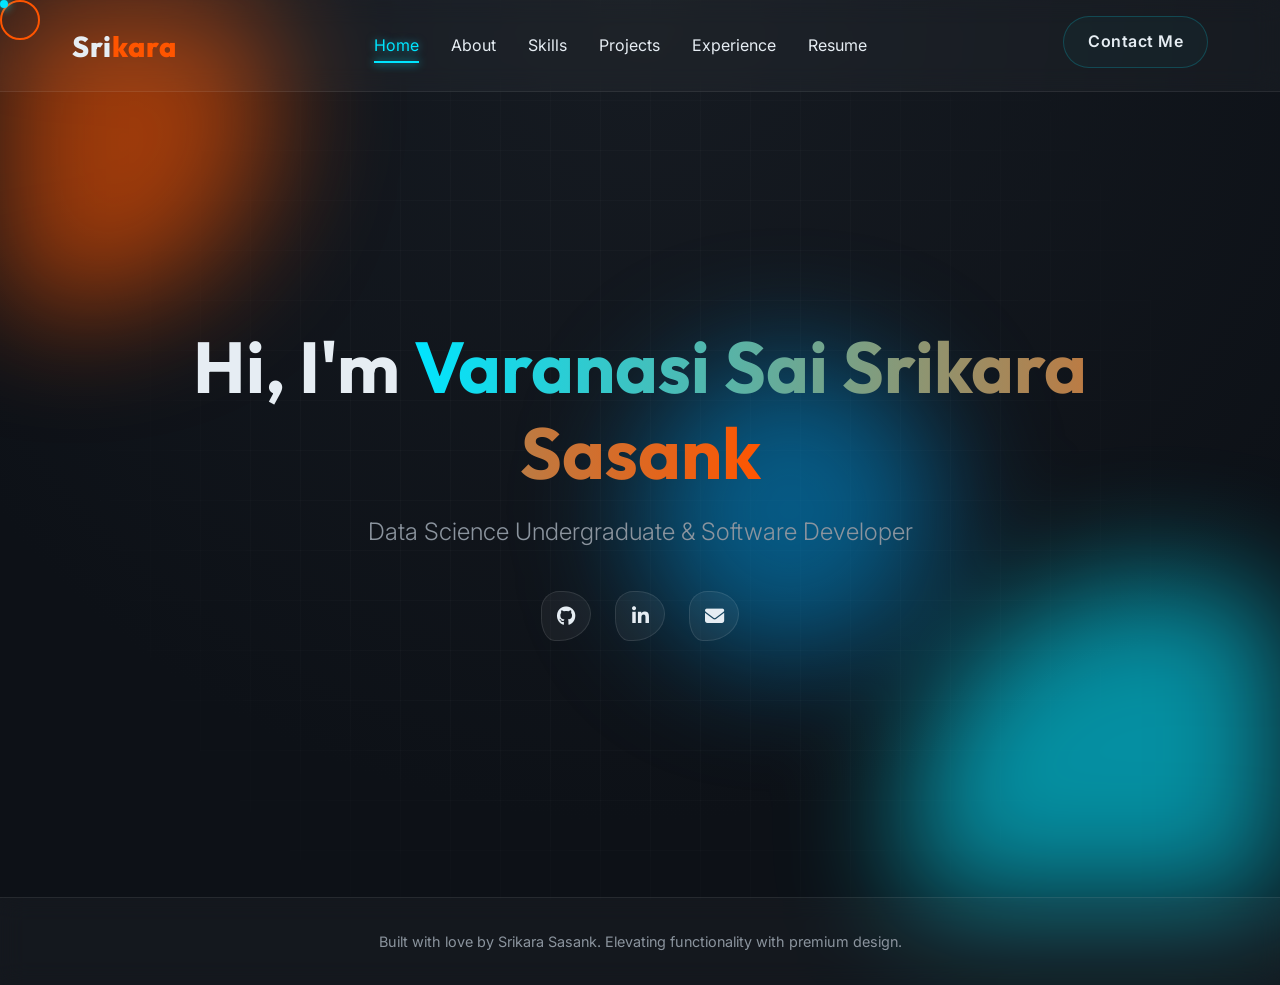
==== commit 27fd8070: "Add files via upload" ====
--- a/index.html
+++ b/index.html
@@ -33,8 +33,11 @@
                 <li><a href="skills.html" class="nav-link">Skills</a></li>
                 <li><a href="projects.html" class="nav-link">Projects</a></li>
                 <li><a href="experience.html" class="nav-link">Experience</a></li>
+                <li><a href="assets/Srikara_Sasank_Resume.pdf" target="_blank" class="nav-link">Resume</a></li>
             </ul>
-            <a href="mailto:srikarasasankv@gmail.com" class="btn clay-btn ripple-btn">Contact Me</a>
+            <div class="nav-actions">
+                <a href="#" class="btn clay-btn ripple-btn contact-modal-trigger">Contact Me</a>
+            </div>
         </div>
     </nav>
 
--- a/css/style.css
+++ b/css/style.css
@@ -1,10 +1,10 @@
 /* --- Global Variables & Reset --- */
 :root {
-    --bg-dark: #0f172a;
-    --text-main: #f8fafc;
-    --text-muted: #cbd5e1;
-    --accent-cyan: #22d3ee;
-    --accent-purple: #c084fc;
+    --bg-dark: #0d1117;
+    --text-main: #e6edf3;
+    --text-muted: #8b949e;
+    --accent-cyan: #00e5ff; /* Tron Blue */
+    --accent-purple: #ff5500; /* Neon Orange */
     
     /* Glassmorphism */
     --glass-bg: rgba(255, 255, 255, 0.03);
@@ -12,11 +12,11 @@
     --glass-blur: blur(12px);
 
     /* Claymorphism Dark Mode */
-    --clay-bg: rgba(30, 41, 59, 0.6);
+    --clay-bg: rgba(22, 27, 34, 0.6);
     --clay-shadow: 
-        8px 8px 16px rgba(0, 0, 0, 0.3),
-        -4px -4px 12px rgba(255, 255, 255, 0.02),
-        inset -4px -4px 12px rgba(0, 0, 0, 0.4),
+        8px 8px 16px rgba(0, 0, 0, 0.6),
+        -4px -4px 12px rgba(255, 255, 255, 0.03),
+        inset -4px -4px 12px rgba(0, 0, 0, 0.7),
         inset 4px 4px 10px rgba(255, 255, 255, 0.05);
 }
 
@@ -44,12 +44,17 @@
     color: var(--text-main);
 }
 
+html, body {
+    max-width: 100%;
+    overflow-x: hidden;
+}
+
 body {
     background-color: var(--bg-dark);
     /* Subtle radial gradient for depth */
-    background-image: radial-gradient(circle at 50% 0%, #1e293b 0%, #0f172a 70%);
+    background-image: radial-gradient(circle at 50% 0%, #161b22 0%, #0d1117 70%);
     min-height: 100vh;
-    overflow-x: hidden;
+    position: relative;
     position: relative;
     line-height: 1.6;
 }
@@ -74,7 +79,7 @@
     position: fixed;
     top: 0;
     left: 0;
-    width: 100vw;
+    width: 100%;
     height: 100vh;
     z-index: -1;
     overflow: hidden;
@@ -110,7 +115,7 @@
 .blob-3 {
     width: 300px;
     height: 300px;
-    background: #3b82f6; /* Blueish */
+    background: #0088cc; /* Darker Tron Blue */
     top: 40%;
     left: 50%;
     animation-delay: -10s;
@@ -156,10 +161,17 @@
     font-size: 1.8rem;
     font-weight: 800;
     letter-spacing: 1px;
+    color: var(--text-main);
+    transition: all 0.3s ease;
 }
 
 .logo span {
-    color: var(--accent-cyan);
+    color: var(--accent-purple);
+}
+
+.logo:hover {
+    text-shadow: 0 0 15px var(--accent-cyan);
+    transform: scale(1.02);
 }
 
 .nav-links {
@@ -212,19 +224,20 @@
 /* Page Transition Mechanics */
 #main-content {
     opacity: 0;
-    transform: translateY(20px);
-    transition: opacity 0.6s ease-out, transform 0.6s cubic-bezier(0.175, 0.885, 0.32, 1.275);
+    transform: translate3d(0, 20px, 0);
+    transition: opacity 0.3s ease-out, transform 0.3s ease-out;
+    will-change: transform, opacity;
 }
 
 #main-content.page-enter-active {
     opacity: 1;
-    transform: translateY(0);
+    transform: translate3d(0, 0, 0);
 }
 
 #main-content.page-exit-active {
     opacity: 0;
-    transform: translateY(-20px) scale(0.98);
-    transition: opacity 0.5s ease-in, transform 0.5s ease-in;
+    transform: translate3d(0, -20px, 0) scale(0.98);
+    transition: opacity 0.3s ease-in, transform 0.3s ease-in;
 }
 
 .section-header {
@@ -646,13 +659,13 @@
     background-color: var(--accent-cyan);
     border-radius: 50%;
     position: fixed;
-    top: 50%;
-    left: 50%;
-    transform: translate(-50%, -50%);
+    top: 0;
+    left: 0;
     pointer-events: none;
-    z-index: 9999;
+    z-index: 99999;
     box-shadow: 0 0 10px var(--accent-cyan);
     transition: width 0.2s, height 0.2s;
+    will-change: transform;
 }
 
 .cursor-outline {
@@ -661,12 +674,12 @@
     border: 2px solid var(--accent-purple);
     border-radius: 50%;
     position: fixed;
-    top: 50%;
-    left: 50%;
-    transform: translate(-50%, -50%);
+    top: 0;
+    left: 0;
     pointer-events: none;
-    z-index: 9998;
+    z-index: 99998;
     transition: width 0.2s, height 0.2s, background-color 0.2s, border-color 0.2s;
+    will-change: transform;
 }
 
 .cursor-hover {
@@ -688,15 +701,188 @@
 }
 
 .clay-btn {
-    background: linear-gradient(135deg, var(--accent-cyan), #0284c7);
-    color: #fff;
+    background: rgba(0, 229, 255, 0.03);
+    color: var(--text-main);
     border-radius: 30px;
-    box-shadow: var(--clay-shadow);
+    border: 1px solid rgba(0, 229, 255, 0.2);
+    box-shadow: none;
     transition: all 0.3s cubic-bezier(0.175, 0.885, 0.32, 1.275);
+    text-shadow: none;
 }
 
 .clay-btn:hover {
-    transform: translateY(-3px) scale(1.05);
-    box-shadow: 0 10px 25px rgba(34, 211, 238, 0.5), inset -2px -2px 5px rgba(0,0,0,0.2), inset 2px 2px 8px rgba(255,255,255,0.3);
-}
-
+    transform: translateY(-2px);
+    box-shadow: 0 5px 15px rgba(0, 229, 255, 0.15);
+    background: rgba(0, 229, 255, 0.08);
+    border-color: var(--accent-cyan);
+}
+
+/* --- EXTRA ARTISTIC TOUCHES --- */
+
+/* Tech Grid Overlay */
+body::before {
+    content: '';
+    position: fixed;
+    top: 0; left: 0;
+    width: 100%; height: 100vh;
+    background-image: 
+        linear-gradient(rgba(255,255,255,0.02) 1px, transparent 1px),
+        linear-gradient(90deg, rgba(255,255,255,0.02) 1px, transparent 1px);
+    background-size: 50px 50px;
+    z-index: -1;
+    pointer-events: none;
+    mask-image: radial-gradient(circle at center, black 40%, transparent 80%);
+    -webkit-mask-image: radial-gradient(circle at center, black 40%, transparent 80%);
+}
+
+/* Add a floating ambient glow behind glass panels */
+.glass-panel {
+    position: relative;
+    box-shadow: 0 10px 40px rgba(0, 0, 0, 0.4), inset 0 0 20px rgba(255, 255, 255, 0.02);
+}
+
+.glass-panel::before {
+    content: '';
+    position: absolute;
+    top: -2px; left: -2px; right: -2px; bottom: -2px;
+    background: linear-gradient(135deg, rgba(34, 211, 238, 0.3), rgba(192, 132, 252, 0.3), transparent 60%);
+    z-index: -1;
+    border-radius: 26px;
+    filter: blur(12px);
+    opacity: 0;
+    transition: opacity 0.8s ease;
+}
+
+.glass-panel:hover::before {
+    opacity: 0.6;
+    animation: slow-pulse 4s infinite alternate ease-in-out;
+}
+
+@keyframes slow-pulse {
+    0% { filter: blur(10px); opacity: 0.4; }
+    100% { filter: blur(16px); opacity: 0.8; }
+}
+
+/* Removed gradient text shadow for crisp typography */
+
+/* --- Modal Styles --- */
+.modal-overlay {
+    position: fixed;
+    top: 0;
+    left: 0;
+    width: 100%;
+    height: 100vh;
+    background: rgba(10, 10, 10, 0.8);
+    backdrop-filter: blur(15px);
+    z-index: 9999;
+    display: flex;
+    justify-content: center;
+    align-items: center;
+    opacity: 0;
+    pointer-events: none;
+    transition: opacity 0.4s ease;
+}
+
+.modal-overlay.active {
+    opacity: 1;
+    pointer-events: all;
+}
+
+.modal-content {
+    width: 90%;
+    max-width: 500px;
+    position: relative;
+    transform: translateY(50px) scale(0.9);
+    transition: transform 0.4s cubic-bezier(0.175, 0.885, 0.32, 1.275);
+    padding: 3rem 2rem;
+    text-align: center;
+}
+
+.modal-overlay.active .modal-content {
+    transform: translateY(0) scale(1);
+}
+
+.modal-close {
+    position: absolute;
+    top: 20px;
+    right: 20px;
+    background: transparent;
+    border: none;
+    color: var(--text-muted);
+    font-size: 1.5rem;
+    cursor: none; /* Let custom cursor take over */
+    transition: color 0.3s;
+}
+
+.modal-close:hover {
+    color: var(--accent-cyan);
+}
+
+.modal-title {
+    font-size: 2rem;
+    margin-bottom: 1rem;
+    color: var(--text-main);
+}
+
+.modal-desc {
+    color: var(--text-muted);
+    margin-bottom: 2rem;
+    font-size: 1rem;
+    line-height: 1.5;
+}
+
+.contact-methods {
+    display: flex;
+    flex-direction: column;
+    gap: 1.5rem;
+}
+
+.contact-method-card {
+    display: flex;
+    align-items: center;
+    gap: 1.5rem;
+    padding: 1.5rem;
+    text-decoration: none;
+    background: rgba(255,255,255,0.03);
+}
+
+.contact-method-card i {
+    font-size: 2rem;
+    color: var(--accent-cyan);
+    background: rgba(16, 185, 129, 0.1);
+    padding: 15px;
+    border-radius: 50%;
+}
+
+.method-details {
+    display: flex;
+    flex-direction: column;
+    text-align: left;
+}
+
+.method-label {
+    font-size: 0.85rem;
+    color: var(--text-muted);
+    text-transform: uppercase;
+    letter-spacing: 1px;
+}
+
+.method-value {
+    font-size: 1.1rem;
+    font-weight: 600;
+    color: var(--text-main);
+}
+
+.copy-btn {
+    color: var(--accent-cyan);
+    background: rgba(0, 229, 255, 0.1) !important;
+    border: 1px solid rgba(0, 229, 255, 0.3) !important;
+    transition: all 0.3s ease;
+}
+
+.copy-btn:hover {
+    background: var(--accent-cyan) !important;
+    color: var(--bg-dark) !important;
+    box-shadow: 0 0 15px var(--accent-cyan);
+    transform: scale(1.05);
+}
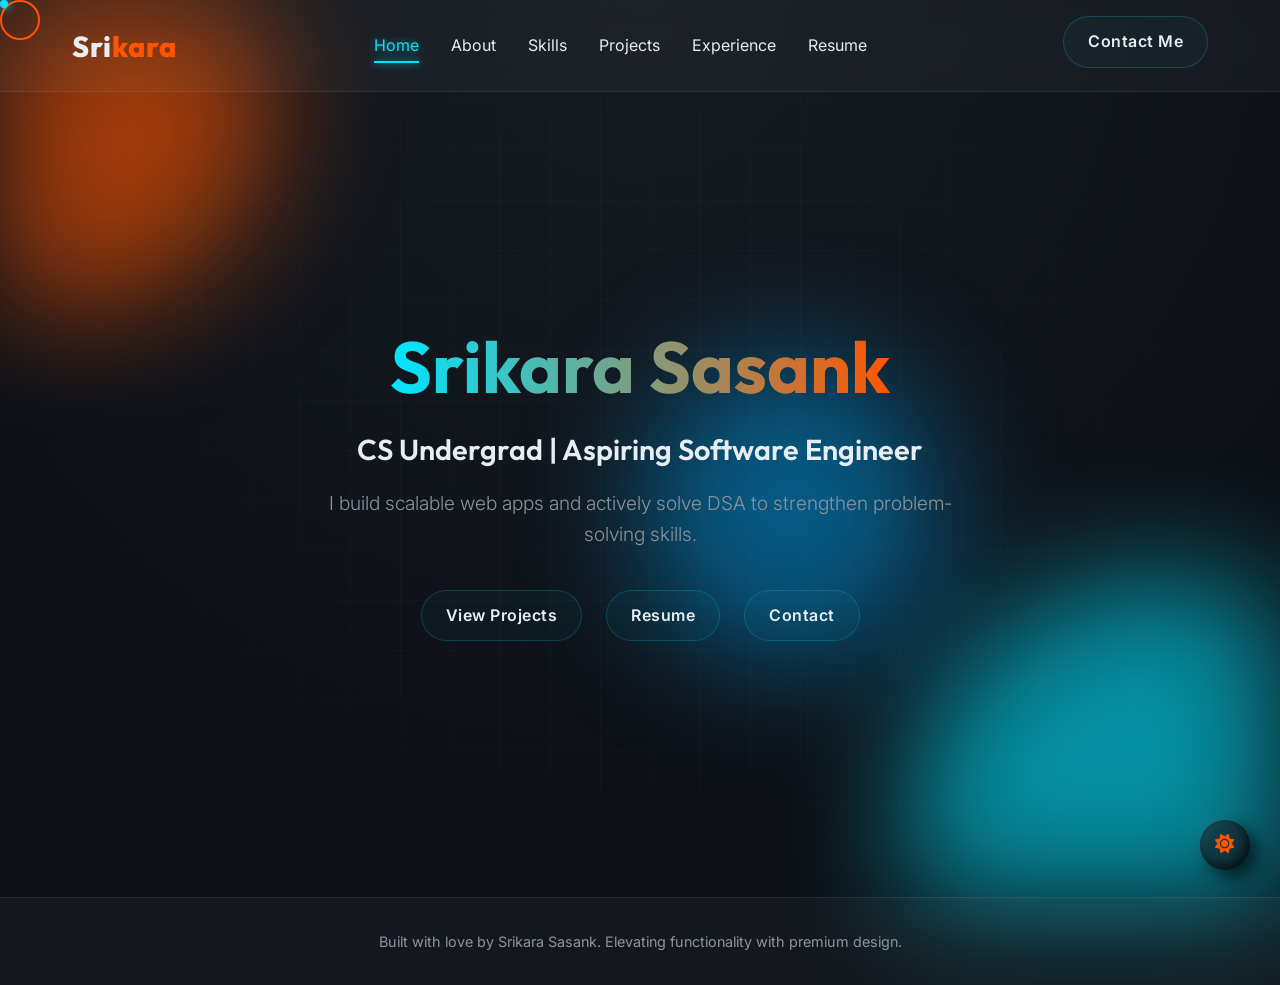
==== commit c9188b6f: "Add files via upload" ====
--- a/index.html
+++ b/index.html
@@ -44,19 +44,18 @@
     <main id="main-content">
         <!-- Home Section -->
         <section id="home" class="hero-section text-center">
-            <div class="hero-content">
-                <h1 class="hero-title">
-                    Hi, I'm <span class="gradient-text">Varanasi Sai Srikara Sasank</span>
+            <div class="hero-content fade-in-up">
+                <h1 class="hero-title name-title">
+                    <span class="gradient-text">Srikara Sasank</span>
                 </h1>
-                <p class="hero-subtitle">
-                    Data Science Undergraduate & Software Developer
+                <h2 class="role-title">CS Undergrad | Aspiring Software Engineer</h2>
+                <p class="hero-subtitle value-statement">
+                    I build scalable web apps and actively solve DSA to strengthen problem-solving skills.
                 </p>
-                <div class="social-links">
-                    <a href="https://github.com/SrikaraSasank" target="_blank" class="liquid-icon"><i
-                            class="fab fa-github"></i></a>
-                    <a href="https://www.linkedin.com/in/varanasi-sai-srikara-sasank-65281328b" target="_blank"
-                        class="liquid-icon"><i class="fab fa-linkedin-in"></i></a>
-                    <a href="mailto:srikarasasankv@gmail.com" class="liquid-icon"><i class="fas fa-envelope"></i></a>
+                <div class="hero-ctas">
+                    <a href="projects.html" class="btn clay-btn ripple-btn">View Projects</a>
+                    <a href="assets/Srikara_Sasank_Resume.pdf" target="_blank" class="btn clay-btn ripple-btn">Resume</a>
+                    <a href="#" class="btn clay-btn ripple-btn contact-modal-trigger">Contact</a>
                 </div>
             </div>
             <div class="hero-visual">
--- a/css/style.css
+++ b/css/style.css
@@ -886,3 +886,94 @@
     box-shadow: 0 0 15px var(--accent-cyan);
     transform: scale(1.05);
 }
+
+/* --- Phase 1: Hero Section Additions --- */
+.fade-in-up {
+    animation: fadeInUp 1s cubic-bezier(0.23, 1, 0.32, 1) forwards;
+    opacity: 0;
+    transform: translateY(30px);
+}
+
+@keyframes fadeInUp {
+    to {
+        opacity: 1;
+        transform: translateY(0);
+    }
+}
+
+.role-title {
+    font-size: 1.8rem;
+    color: var(--text-main);
+    margin-bottom: 1rem;
+    font-weight: 600;
+}
+
+.value-statement {
+    font-size: 1.2rem;
+    color: var(--text-muted);
+    margin-bottom: 2.5rem;
+    max-width: 650px;
+    margin-left: auto;
+    margin-right: auto;
+    line-height: 1.6;
+}
+
+.hero-ctas {
+    display: flex;
+    gap: 1.5rem;
+    justify-content: center;
+    flex-wrap: wrap;
+}
+
+/* --- Phase 2: Case Study Additions --- */
+.case-study-card {
+    display: flex;
+    flex-direction: column;
+}
+
+.case-study-section {
+    margin-bottom: 1rem;
+}
+
+.case-study-section h4 {
+    color: var(--accent-cyan);
+    font-size: 1.05rem;
+    margin-bottom: 0.3rem;
+    font-weight: 600;
+}
+
+.case-study-section p {
+    margin-bottom: 0 !important;
+    font-size: 0.95rem;
+}
+
+.project-links {
+    margin-top: auto;
+    padding-top: 1.5rem;
+    display: flex;
+    gap: 1rem;
+}
+
+/* --- Phase 8: Light Mode Variables --- */
+body.light-mode {
+    --bg-dark: #f0f2f5;
+    --text-main: #1a1a1a;
+    --text-muted: #555555;
+    --glass-bg: rgba(255, 255, 255, 0.7);
+    --glass-border: rgba(0, 0, 0, 0.1);
+    --clay-bg: rgba(255, 255, 255, 0.8);
+    --clay-shadow: 
+        8px 8px 16px rgba(0, 0, 0, 0.1),
+        -4px -4px 12px rgba(255, 255, 255, 0.8),
+        inset -4px -4px 12px rgba(0, 0, 0, 0.05),
+        inset 4px 4px 10px rgba(255, 255, 255, 0.5);
+    background-image: radial-gradient(circle at 50% 0%, #ffffff 0%, #f0f2f5 70%);
+}
+body.light-mode .timeline-item::after {
+    background: #ffffff;
+}
+body.light-mode::before {
+    background-image: 
+        linear-gradient(rgba(0,0,0,0.05) 1px, transparent 1px),
+        linear-gradient(90deg, rgba(0,0,0,0.05) 1px, transparent 1px);
+}
